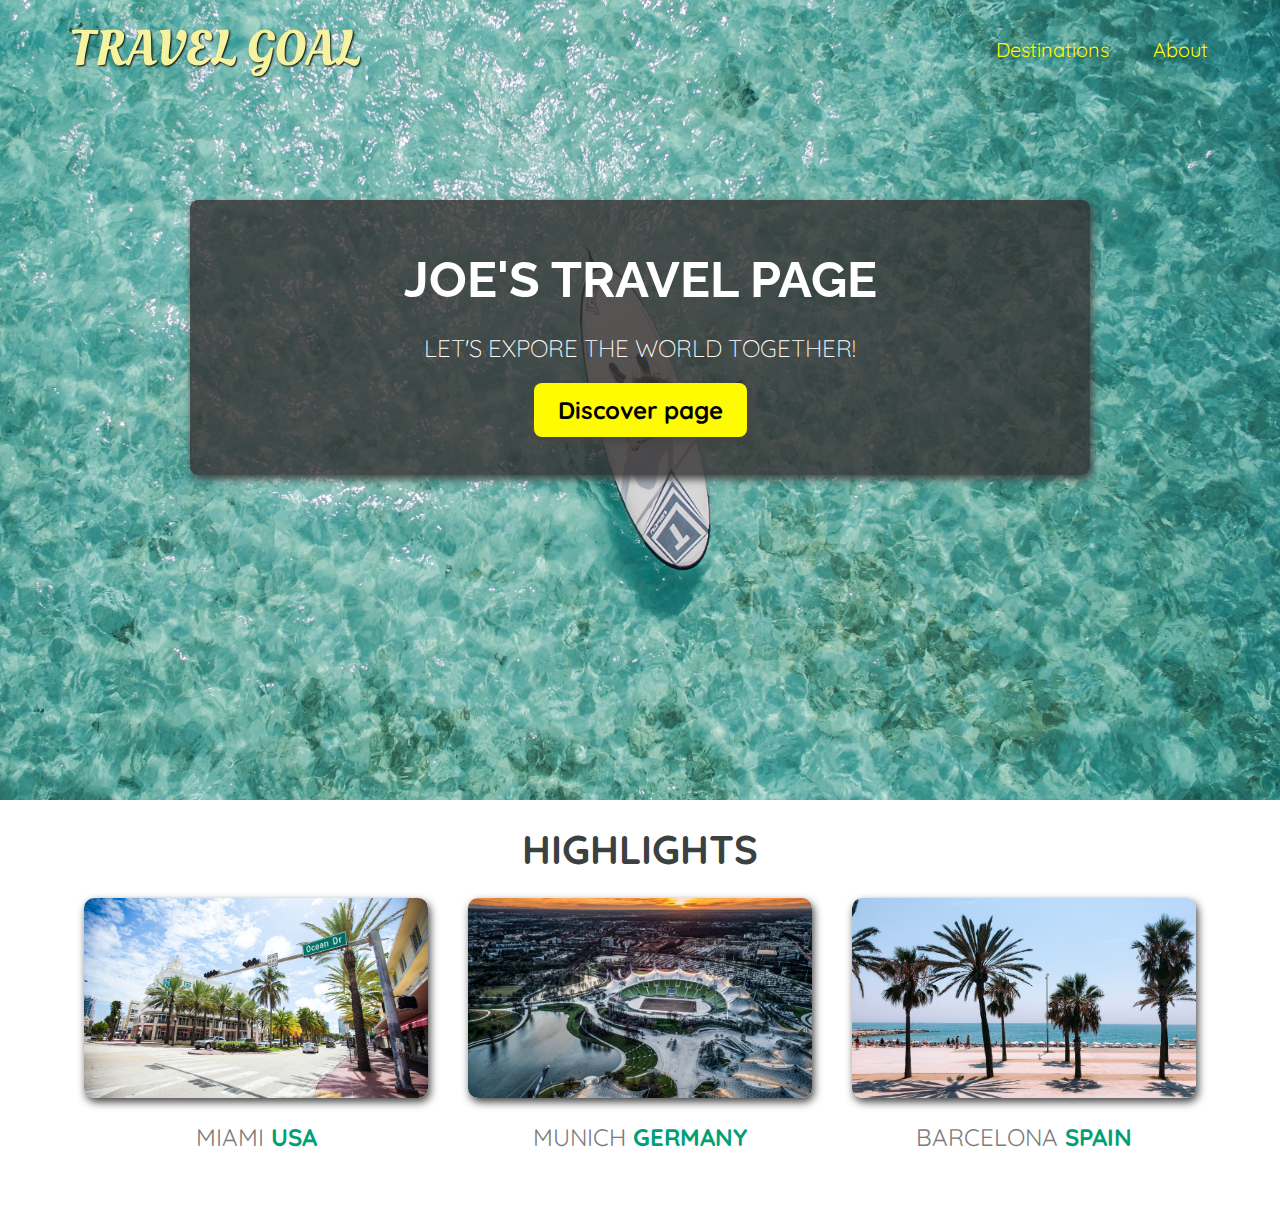
==== index.html @ e7d8ff83 "first half of travel page course" ====
<!DOCTYPE html>
<html lang="en">
  <head>
    <meta charset="UTF-8" />
    <link
      href="https://fonts.googleapis.com/css2?family=Raleway:wght@700&family=Oleo+Script:wght@700&family=Quicksand:wght@300;500;700&display=swap"
      rel="stylesheet"
    />
    <link rel="stylesheet" href="shared.css" />
    <link rel="stylesheet" href="style.css" />
    <title>Travel Goals</title>
  </head>
  <body>
    <header>
      <div id="page-logo">
        <a href="index.html">Travel Goal</a>
      </div>
      <nav>
        <ul>
          <li><a href="places.html">Destinations</a></li>
          <li><a href="">About</a></li>
        </ul>
      </nav>
    </header>
    <main>
      <section id="hero">
        <div id="hero-content">
          <h1>Joe's Travel Page</h1>
          <p>Let's expore the world together!</p>
          <a href="places.html">Discover page</a>
        </div>
      </section>
      <section id="highlights">
        <h2>Highlights</h2>
        <ul id="destinations">
          <li class="destination">
            <img
              src="images/places/miami.jpg"
              alt="Miami streets on sunny day."
            />
            <p>Miami <strong>USA</strong></p>
          </li>
          <li class="destination">
            <img
              src="images/places/munich.jpg"
              alt="Munich football stadium in Winter."
            />
            <p>Munich <strong>Germany</strong></p>
          </li>
          <li class="destination">
            <img
              src="images/places/barcelona.jpg"
              alt="Palm beach in Barcelona."
            />
            <p>Barcelona <strong>Spain</strong></p>
          </li>
        </ul>
      </section>
    </main>
    <footer></footer>
  </body>
</html>
---- shared.css ----
body {
    font-family: "Quicksand", sans-serif;
    margin: 0px;
}

header {
    display: flex;
    align-items: center;
    justify-content: space-between;
    padding: 15px 60px;
    position: absolute;
    width: 100%;
    box-sizing: border-box;
    flex-wrap: nowrap;
    flex-direction: row;
}

header ul {
    display: flex;
        
}

header li {
    margin-left: 20px;
}

ul {
    list-style: none;
    margin: 0;
    padding: 0;
}

#page-logo a {
    padding: 10px;
    font-family: "Oleo Script", sans-serif;
    color: rgb(245, 243, 160);
    font-size: 50px;
    text-decoration: none;
    text-transform: uppercase;
    text-shadow: 1px 1px 2px rgb(0, 0, 0);
}

header a {
    color: rgb(255, 251, 0);
    text-decoration: none;
    font-size: 20px;
    padding: 12px;
    text-shadow: 1px 1px 2px rgba(0, 0, 0, 0.2);
    border-radius: 6px;
}

header a:hover {
    color: rgb(77, 77, 77);
    background-color: rgb(255, 251, 0);
}
---- style.css ----
#hero {
  height: 800px;
  background-image: url("images/places/ocean.jpg");
  background-position: center;
  background-size: cover;
}

#hero-content {
  width: 900px;
  background-color: rgba(51, 47, 47, 0.8);
  box-shadow: 2px 4px 8px rgb(68, 67, 67);
  border-radius: 8px;
  text-align: center;
  padding: 50px 0;
  margin: 0px auto;
  position: relative;
  top: 200px;
}

#hero-content h1 {
    color: white;
    text-transform: uppercase;
    font-size: 50px;
    font-family: "Raleway", sans-serif;
    margin: 0px;
}

#hero-content p {
    color: white;
    text-transform: uppercase;
    font-size: 24px;
    font-weight: 300;
    margin-bottom: 32px;
}

#hero-content a {
    text-decoration: none;
    background-color: rgb(255, 251, 0);
    padding: 12px 24px;
    color: black;
    font-size: 24px;
    font-weight: bold;
    border-radius: 8px;
    box-shadow: 2px 4px 8px rgb(68, 67, 67);
}

#hero-content a:hover {
    background-color: rgb(255, 238, 0);

}

#highlights h2 {
  text-transform: uppercase;
  text-align: center;
  font-size: 40px;
  color: rgb(59, 65, 64);
  margin: 24px 0;
}

#destinations {
  display: flex;
  width: 90%;
  margin: auto;
  margin-bottom: 40px;
  justify-content: center;
}

.destination{
  width: 100%;
  margin: 0 20px;
  text-transform: uppercase;
}

.destination p {
  text-align: center;
  font-size: 24px;
  color: rgb(124, 123, 123);
  margin: 20px 0;
}

.destination img{
  height: 200px;
  width: 100%;
  box-shadow: 2px 4px 8px rgb(68, 67, 67);
  border-radius: 10px;
  object-fit: cover;
}

.destination strong {
  color: rgb(0, 160, 117);
}
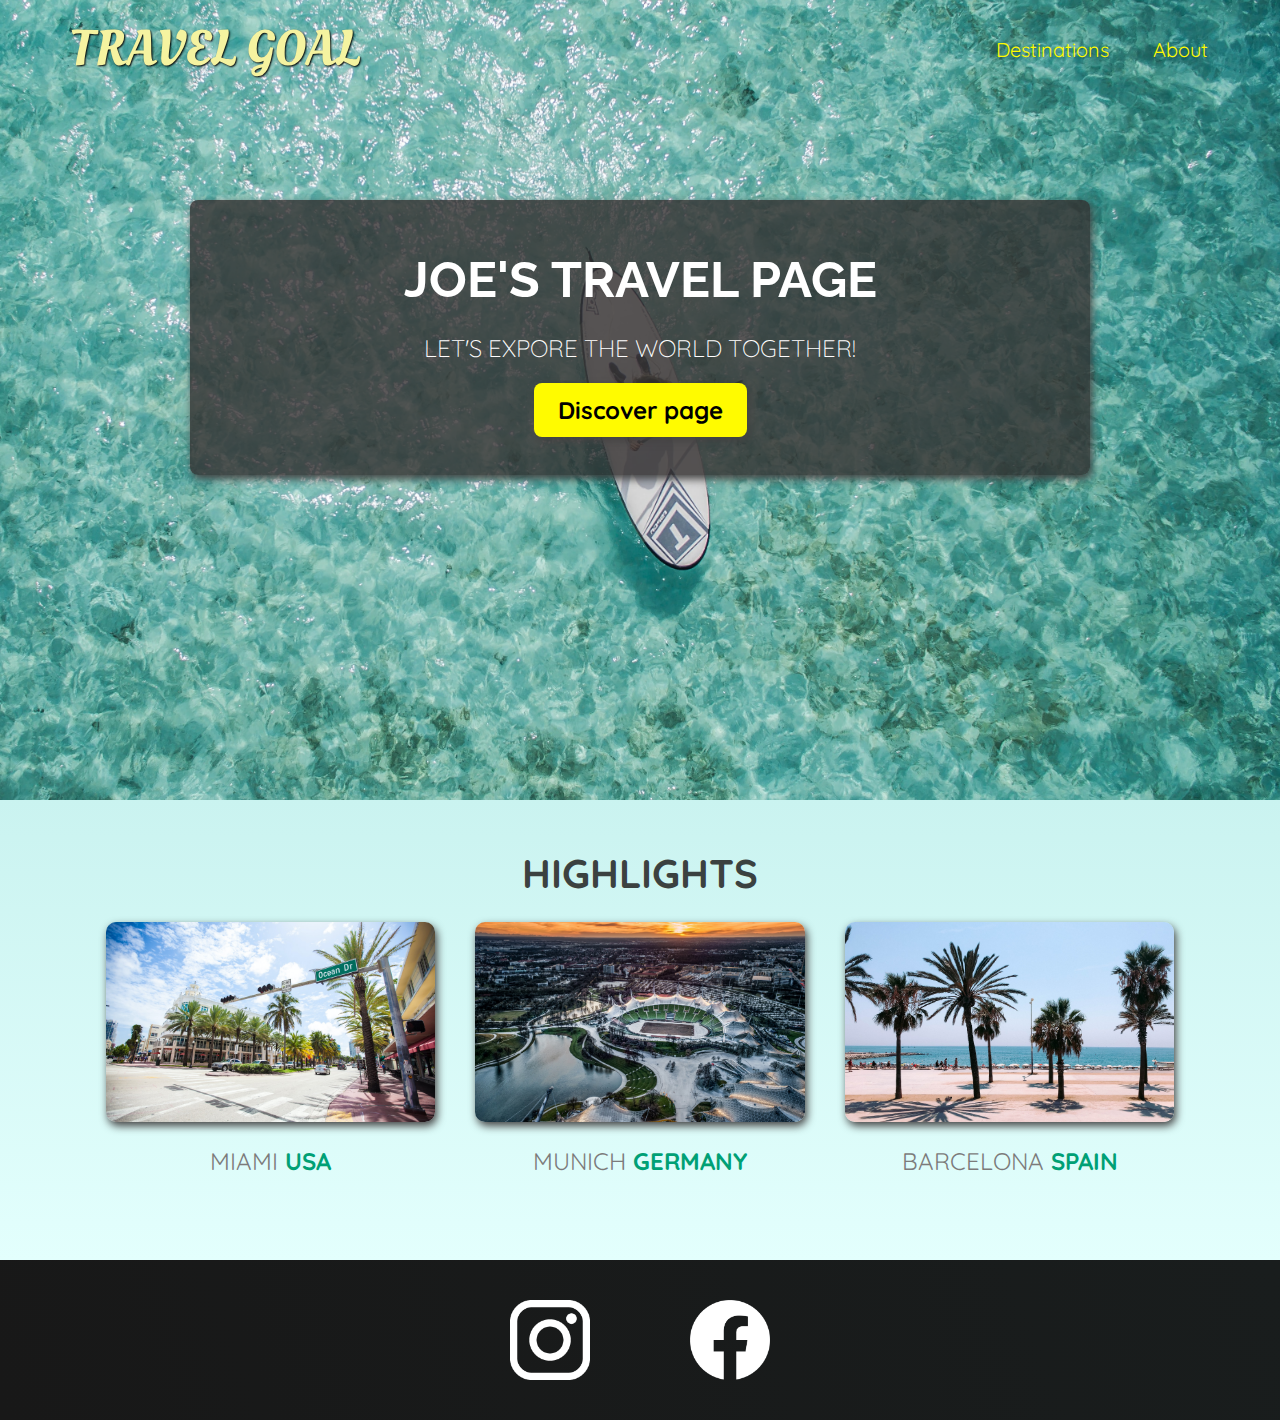
==== commit 7456bf5f: "finished landing page" ====
--- a/index.html
+++ b/index.html
@@ -57,6 +57,19 @@
         </ul>
       </section>
     </main>
-    <footer></footer>
+    <footer>
+      <ul>
+        <li>
+          <a href="https://www.instagram.com/ubinthegamedev/"
+            ><img src="images/icons/insta.png" alt="Instagram logo"
+          /></a>
+        </li>
+        <li>
+          <a href="https://www.facebook.com/ubin.kotlin/">
+            <img src="images/icons/facebook.png" alt="Facebook logo" />
+          </a>
+        </li>
+      </ul>
+    </footer>
   </body>
 </html>
--- a/shared.css
+++ b/shared.css
@@ -53,3 +53,24 @@
     color: rgb(77, 77, 77);
     background-color: rgb(255, 251, 0);
 }
+
+footer {
+    background: linear-gradient(70deg, rgb(24, 24, 24), rgb(25, 29, 29));
+    padding: 40px;
+}
+
+footer ul {
+    display: flex;
+    justify-content: center;
+}
+
+footer li {
+    width: 80px;
+    height: 80px;
+    margin: 0px 50px;
+}
+
+footer img {
+    width: 100%;
+    height: 100%;
+}
--- a/style.css
+++ b/style.css
@@ -49,6 +49,11 @@
 
 }
 
+#highlights {
+  padding: 24px;
+  background: linear-gradient(0, rgb(227, 255,253), rgb(202,  243, 240));
+}
+
 #highlights h2 {
   text-transform: uppercase;
   text-align: center;
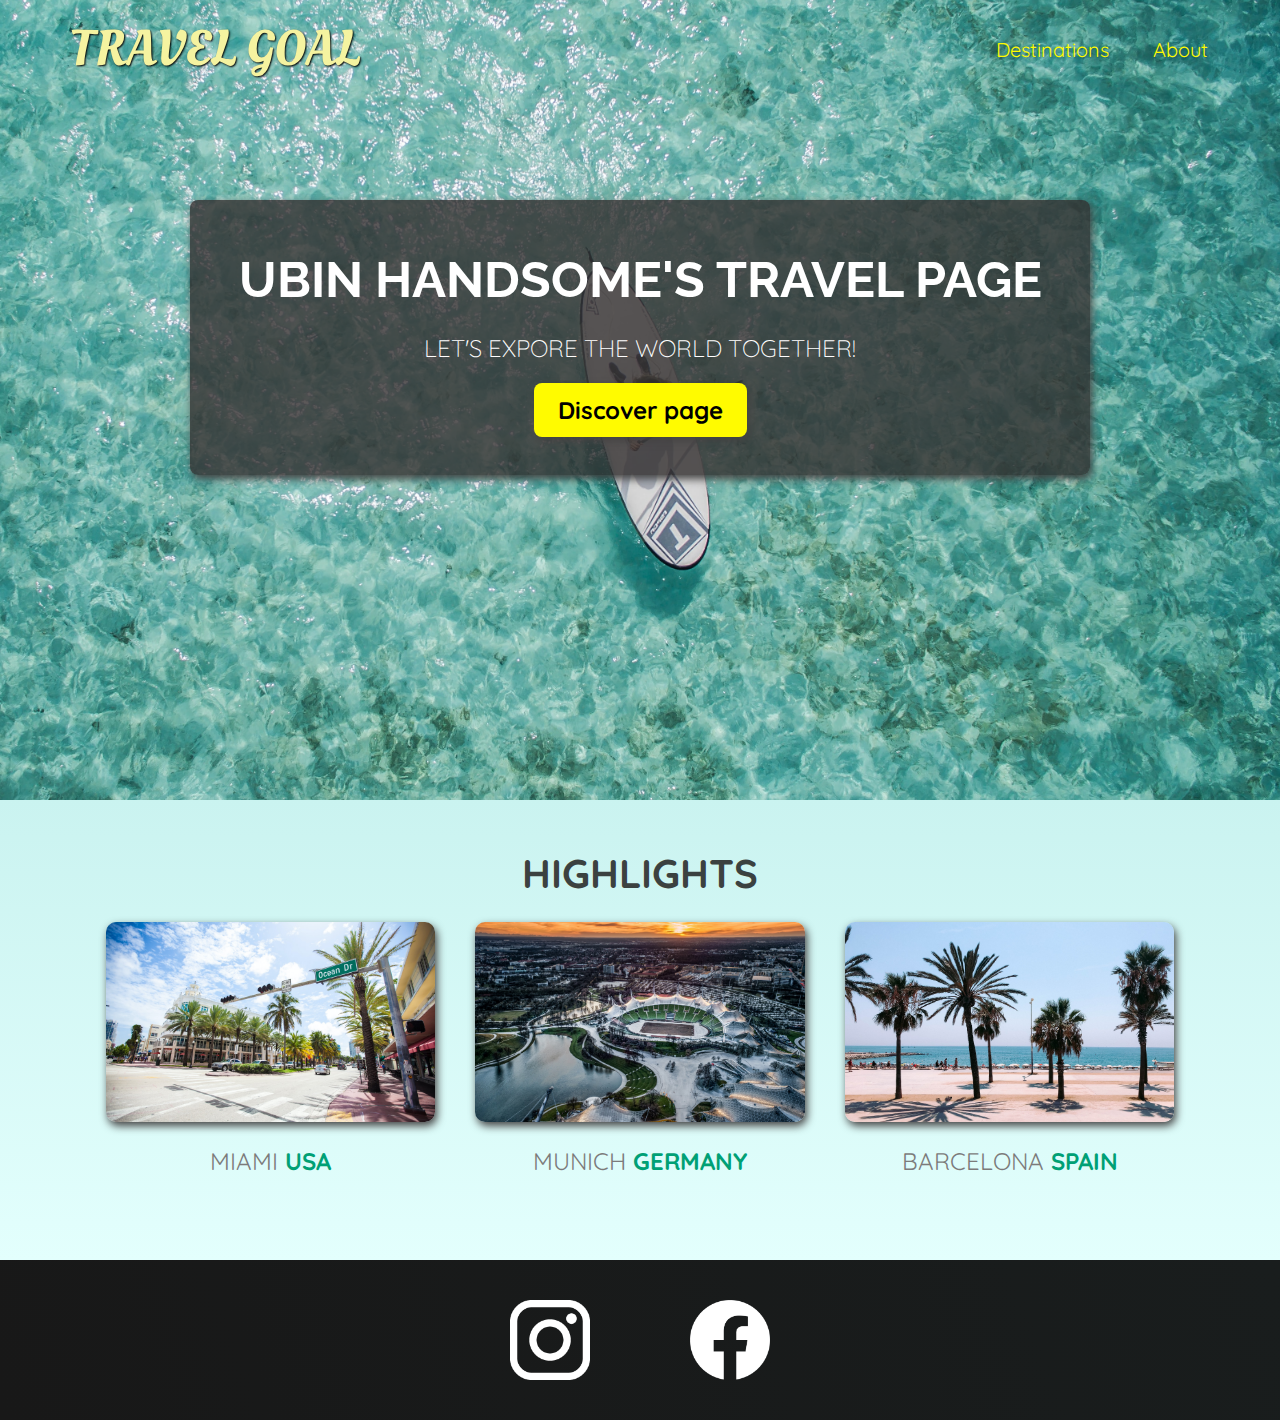
==== commit f376f972: "finised travel page" ====
--- a/index.html
+++ b/index.html
@@ -25,7 +25,7 @@
     <main>
       <section id="hero">
         <div id="hero-content">
-          <h1>Joe's Travel Page</h1>
+          <h1>Ubin Handsome's Travel Page</h1>
           <p>Let's expore the world together!</p>
           <a href="places.html">Discover page</a>
         </div>
--- a/shared.css
+++ b/shared.css
@@ -17,7 +17,6 @@
 
 header ul {
     display: flex;
-        
 }
 
 header li {
@@ -49,7 +48,7 @@
     border-radius: 6px;
 }
 
-header a:hover {
+header nav a:hover {
     color: rgb(77, 77, 77);
     background-color: rgb(255, 251, 0);
 }
